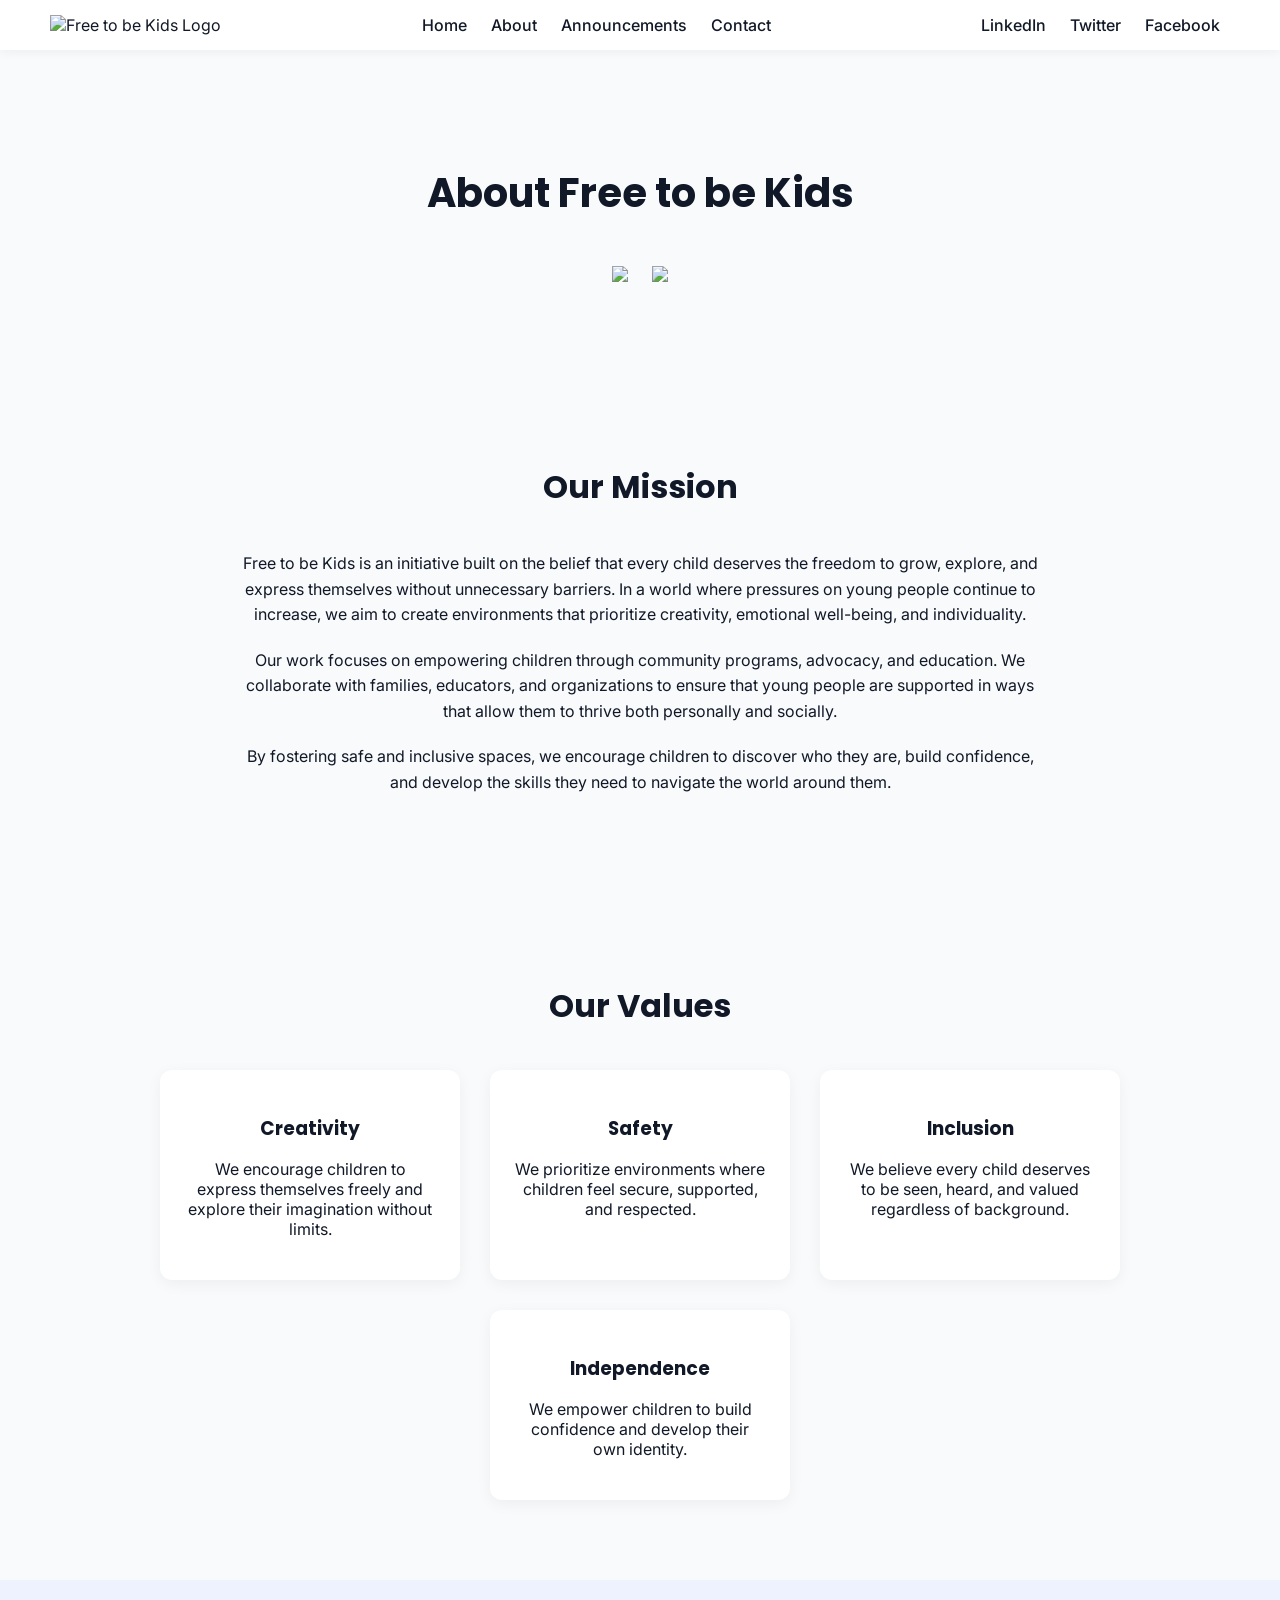
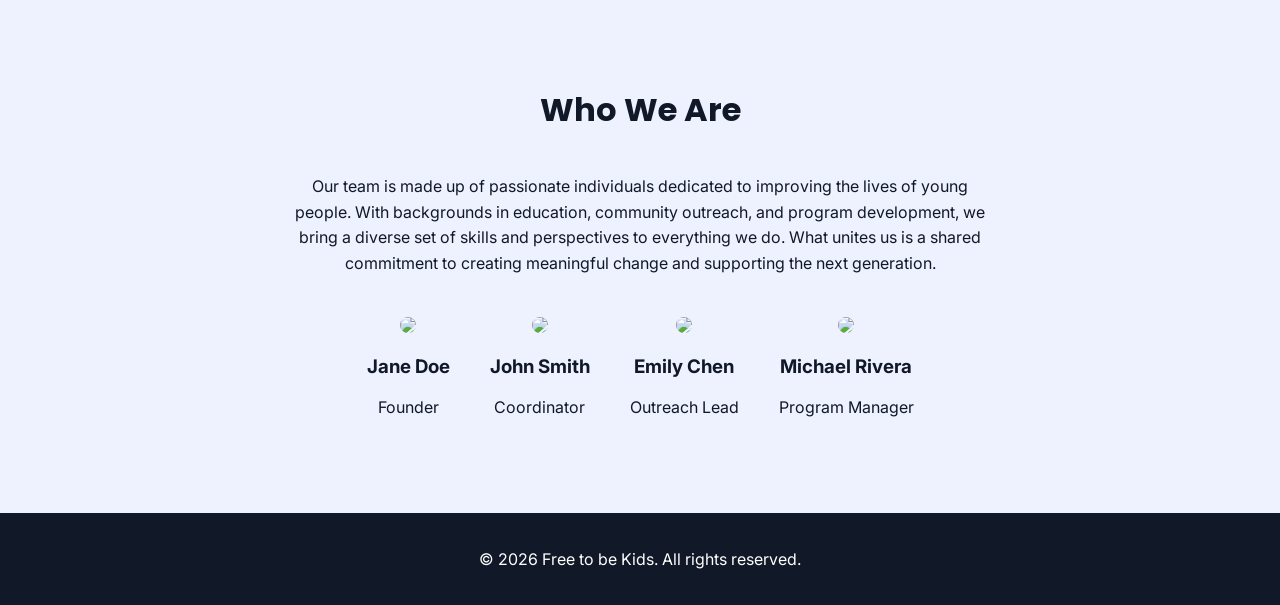
==== about.html @ 79b80c80 "Added the basic website files" ====
<!DOCTYPE html>
<html lang="en">
<head>
    <meta charset="UTF-8">
    <meta name="viewport" content="width=device-width, initial-scale=1.0">
    <title>About | Free to be Kids</title>

    <!-- Fonts -->
    <link href="https://fonts.googleapis.com/css2?family=Poppins:wght@400;600&family=Inter:wght@300;400;500&display=swap" rel="stylesheet">

    <link rel="stylesheet" href="styles.css">
</head>

<body>

<!-- HEADER -->
<header>
    <div class="logo">
        <img src="assets/logo/logo.png" alt="Free to be Kids Logo">
    </div>

    <nav>
        <a href="index.html">Home</a>
        <a href="about.html">About</a>
        <a href="#">Announcements</a>
        <a href="#">Contact</a>
    </nav>

    <div class="socials">
        <a href="#">LinkedIn</a>
        <a href="#">Twitter</a>
        <a href="#">Facebook</a>
    </div>
</header>

<!-- HERO GRAPHICS -->
<section class="about-hero fade-in">
    <h1>About Free to be Kids</h1>

    <div class="hero-images">
        <img src="assets/graphics/hero1.png">
        <img src="assets/graphics/hero2.png">
    </div>
</section>

<!-- LONG DESCRIPTION -->
<section class="about-content fade-in">
    <h2 class="section-title">Our Mission</h2>

    <p>
        Free to be Kids is an initiative built on the belief that every child deserves
        the freedom to grow, explore, and express themselves without unnecessary
        barriers. In a world where pressures on young people continue to increase,
        we aim to create environments that prioritize creativity, emotional well-being,
        and individuality.
    </p>

    <p>
        Our work focuses on empowering children through community programs,
        advocacy, and education. We collaborate with families, educators, and
        organizations to ensure that young people are supported in ways that allow
        them to thrive both personally and socially.
    </p>

    <p>
        By fostering safe and inclusive spaces, we encourage children to discover
        who they are, build confidence, and develop the skills they need to navigate
        the world around them.
    </p>
</section>

<!-- VALUES -->
<section class="values fade-in">
    <h2 class="section-title">Our Values</h2>

    <div class="values-container">
        <div class="value-card">
            <h3>Creativity</h3>
            <p>We encourage children to express themselves freely and explore their imagination without limits.</p>
        </div>

        <div class="value-card">
            <h3>Safety</h3>
            <p>We prioritize environments where children feel secure, supported, and respected.</p>
        </div>

        <div class="value-card">
            <h3>Inclusion</h3>
            <p>We believe every child deserves to be seen, heard, and valued regardless of background.</p>
        </div>

        <div class="value-card">
            <h3>Independence</h3>
            <p>We empower children to build confidence and develop their own identity.</p>
        </div>
    </div>
</section>

<!-- TEAM BLURB -->
<section class="team-about fade-in">
    <h2 class="section-title">Who We Are</h2>

    <p class="team-description">
        Our team is made up of passionate individuals dedicated to improving the
        lives of young people. With backgrounds in education, community outreach,
        and program development, we bring a diverse set of skills and perspectives
        to everything we do. What unites us is a shared commitment to creating
        meaningful change and supporting the next generation.
    </p>

    <div class="team-container">
        <div class="member">
            <img src="assets/team/person1.jpg">
            <h3>Jane Doe</h3>
            <p>Founder</p>
        </div>

        <div class="member">
            <img src="assets/team/person2.jpg">
            <h3>John Smith</h3>
            <p>Coordinator</p>
        </div>

        <div class="member">
            <img src="assets/team/person3.jpg">
            <h3>Emily Chen</h3>
            <p>Outreach Lead</p>
        </div>

        <div class="member">
            <img src="assets/team/person4.jpg">
            <h3>Michael Rivera</h3>
            <p>Program Manager</p>
        </div>
    </div>
</section>

<!-- FOOTER -->
<footer>
    <p>© 2026 Free to be Kids. All rights reserved.</p>
</footer>

<script src="script.js"></script>
</body>
</html>
---- styles.css ----
body {
    margin: 0;
    font-family: 'Inter', sans-serif;
    background: #F9FAFB;
    color: #111827;
}

/* GLOBAL */
.section-title {
    text-align: center;
    font-family: 'Poppins', sans-serif;
    font-size: 2rem;
    margin-bottom: 40px;
}

/* HEADER */
header {
    position: sticky;
    top: 0;
    z-index: 1000;

    display: flex;
    justify-content: space-between;
    align-items: center;
    padding: 15px 50px;
    background: white;
    box-shadow: 0 2px 10px rgba(0,0,0,0.05);
}

.logo img {
    height: 50px;
}

nav a, .socials a {
    margin: 0 10px;
    text-decoration: none;
    color: #111827;
    font-weight: 500;
}

nav a:hover, .socials a:hover {
    color: #2563EB;
}

/* HERO */
.hero {
    text-align: center;
    padding: 80px 20px;
}

.hero h1 {
    font-family: 'Poppins', sans-serif;
    font-size: 3rem;
}

.hero p {
    max-width: 600px;
    margin: 20px auto;
}

.hero-images img {
    width: 250px;
    margin: 10px;
}

/* ABOUT */
.about {
    padding: 60px 20px;
    text-align: center;
}

/* TEAM */
.team {
    padding: 80px 20px;
    background: #EAECF4; /* subtle blue background */
}

.team-container {
    display: flex;
    justify-content: center;
    gap: 40px;
    flex-wrap: wrap;
}

.member {
    text-align: center;
    max-width: 200px;
}

.member img {
    width: 150px;
    border-radius: 50%;
    transition: transform 0.3s;
}

.member:hover img {
    transform: scale(1.05);
}

/* TESTIMONIALS */
.testimonials {
    padding: 60px 20px;
    background: #E5E7EB;
}

.testimonial-container {
    display: flex;
    justify-content: center;
    gap: 30px;
}

.testimonial {
    max-width: 300px;
    background: white;
    padding: 20px;
    border-radius: 10px;
}

/* ABOUT HERO */
.about-hero {
    text-align: center;
    padding: 80px 20px;
}

.about-hero h1 {
    font-family: 'Poppins', sans-serif;
    font-size: 2.5rem;
}

/* ABOUT CONTENT */
.about-content {
    max-width: 800px;
    margin: auto;
    padding: 60px 20px;
    text-align: center;
}

.about-content p {
    margin-bottom: 20px;
    line-height: 1.6;
}

/* TEAM ABOUT */
.team-about {
    padding: 80px 20px;
    background: #EEF2FF;
    text-align: center;
}

.team-description {
    max-width: 700px;
    margin: 0 auto 40px auto;
    line-height: 1.6;
}

/* VALUES */
.values {
    padding: 80px 20px;
    background: #F9FAFB;
    text-align: center;
}

.values-container {
    display: flex;
    justify-content: center;
    gap: 30px;
    flex-wrap: wrap;
}

.value-card {
    background: white;
    padding: 25px;
    border-radius: 12px;
    max-width: 250px;
    box-shadow: 0 4px 15px rgba(0,0,0,0.05);
    transition: transform 0.3s;
}

.value-card:hover {
    transform: translateY(-5px);
}

.value-card h3 {
    font-family: 'Poppins', sans-serif;
    margin-bottom: 10px;
}

/* ANIMATIONS */
.fade-in {
    opacity: 0;
    transform: translateY(30px);
    transition: all 0.8s ease;
}

.fade-in.visible {
    opacity: 1;
    transform: translateY(0);
}

/* FOOTER */
footer {
    text-align: center;
    padding: 20px;
    background: #111827;
    color: white;
}
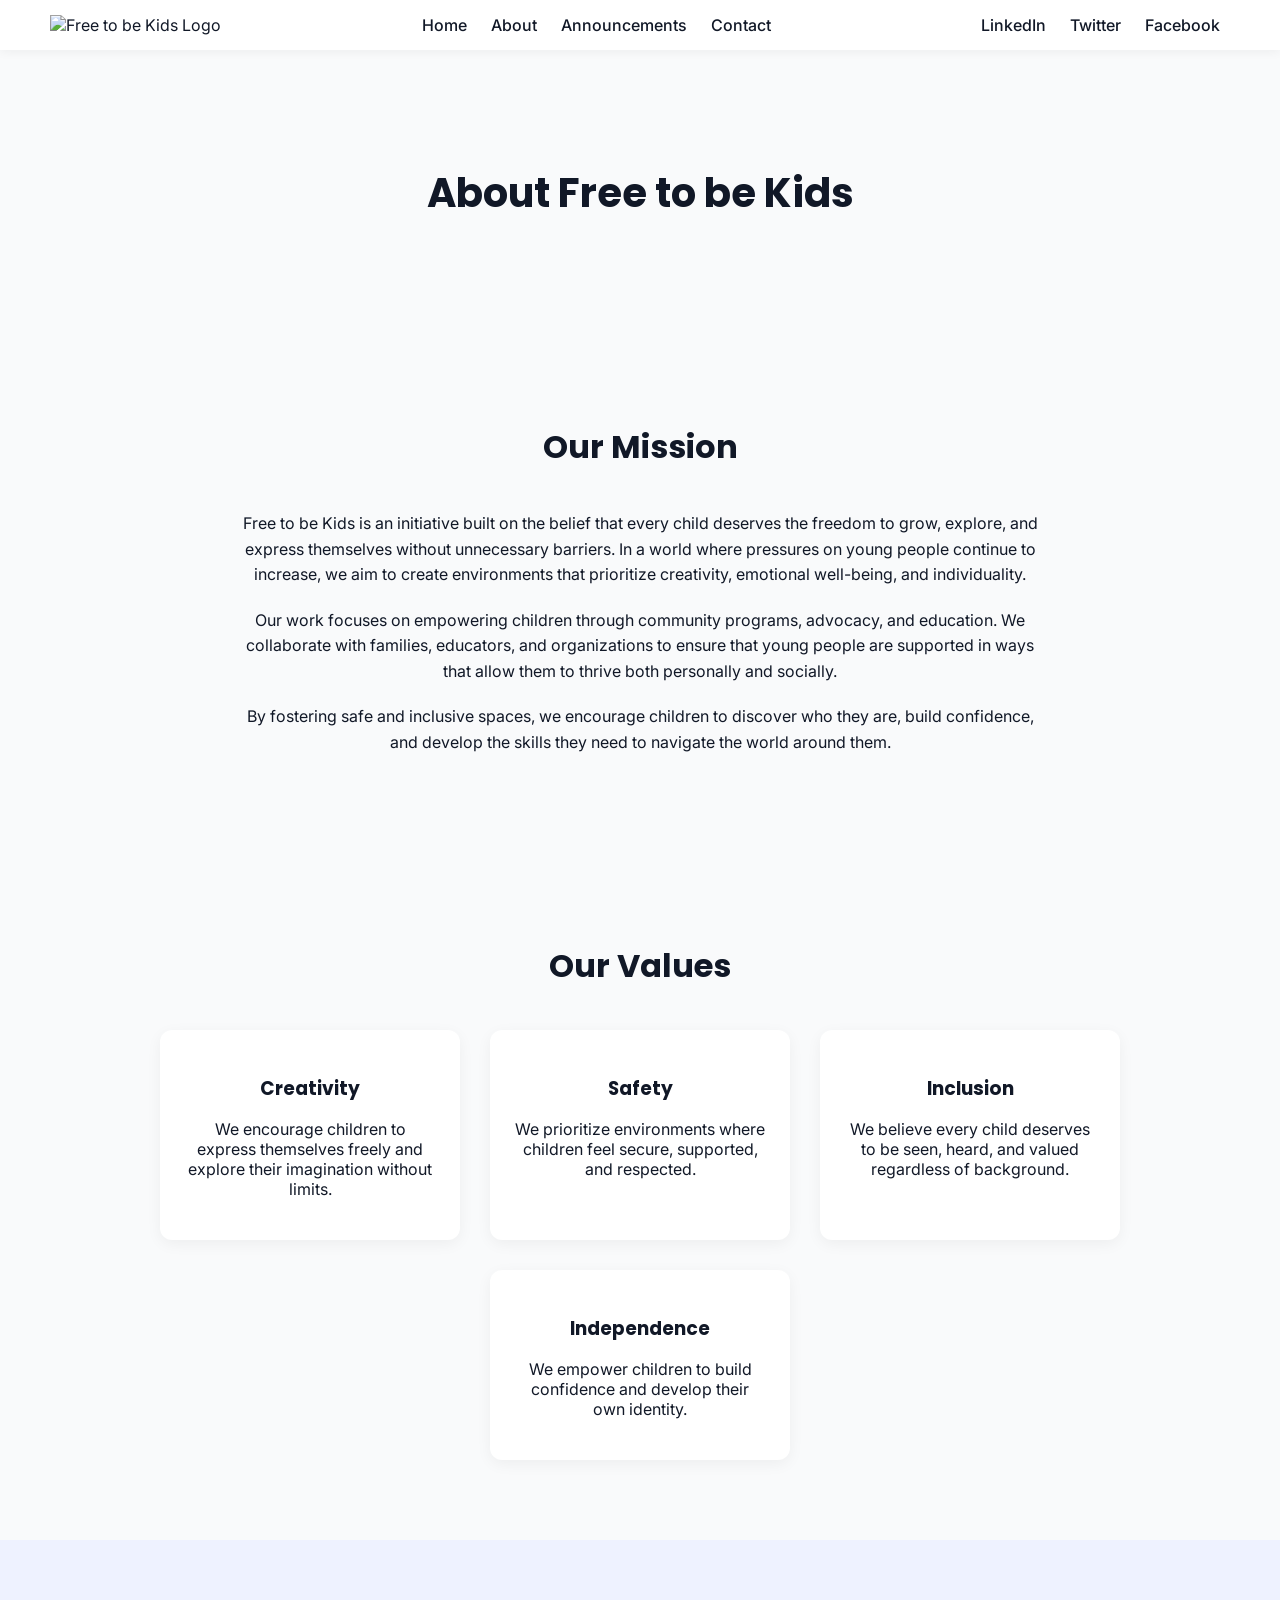
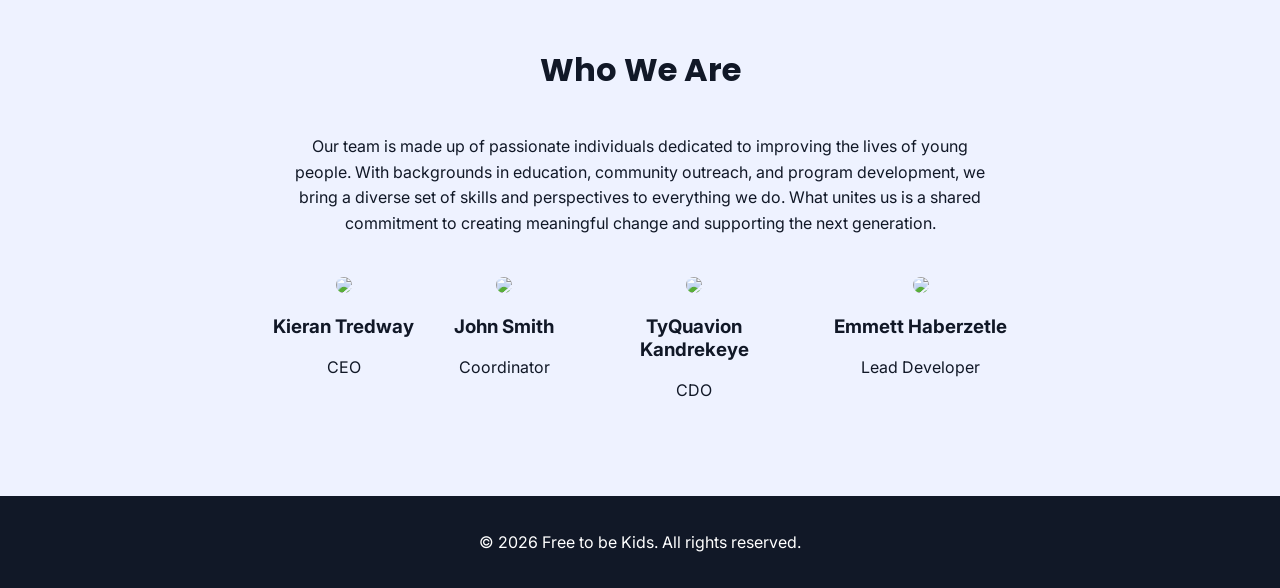
==== commit f2509ae7: "Update team members and navigation links in about.html" ====
--- a/about.html
+++ b/about.html
@@ -16,30 +16,27 @@
 <!-- HEADER -->
 <header>
     <div class="logo">
-        <img src="assets/logo/logo.png" alt="Free to be Kids Logo">
+        <img src="assets/logo/free-to-be-kids-logo.jpg" alt="Free to be Kids Logo">
     </div>
 
     <nav>
         <a href="index.html">Home</a>
         <a href="about.html">About</a>
-        <a href="#">Announcements</a>
-        <a href="#">Contact</a>
+        <a href="announcments.html">Announcements</a>
+        <a href="contact.html">Contact</a>
     </nav>
 
     <div class="socials">
-        <a href="#">LinkedIn</a>
+        <a href="https://www.linkedin.com/company/free-to-be-kids">LinkedIn</a>
         <a href="#">Twitter</a>
         <a href="#">Facebook</a>
     </div>
 </header>
 
-<!-- HERO GRAPHICS -->
+<!-- HERO -->
 <section class="about-hero fade-in">
-    <h1>About Free to be Kids</h1>
-
-    <div class="hero-images">
-        <img src="assets/graphics/hero1.png">
-        <img src="assets/graphics/hero2.png">
+    <div class="about-hero-overlay">
+        <h1>About Free to be Kids</h1>
     </div>
 </section>
 
@@ -110,9 +107,9 @@
 
     <div class="team-container">
         <div class="member">
-            <img src="assets/team/person1.jpg">
-            <h3>Jane Doe</h3>
-            <p>Founder</p>
+            <img src="assets/team/kieran-tredway.jpg">
+            <h3>Kieran Tredway</h3>
+            <p>CEO</p>
         </div>
 
         <div class="member">
@@ -122,15 +119,15 @@
         </div>
 
         <div class="member">
-            <img src="assets/team/person3.jpg">
-            <h3>Emily Chen</h3>
-            <p>Outreach Lead</p>
+            <img src="assets/team/tyquavion-kandrekeye.jpg">
+            <h3>TyQuavion Kandrekeye</h3>
+            <p>CDO</p>
         </div>
 
         <div class="member">
             <img src="assets/team/person4.jpg">
-            <h3>Michael Rivera</h3>
-            <p>Program Manager</p>
+            <h3>Emmett Haberzetle</h3>
+            <p>Lead Developer</p>
         </div>
     </div>
 </section>
@@ -142,4 +139,4 @@
 
 <script src="script.js"></script>
 </body>
-</html>+</html>
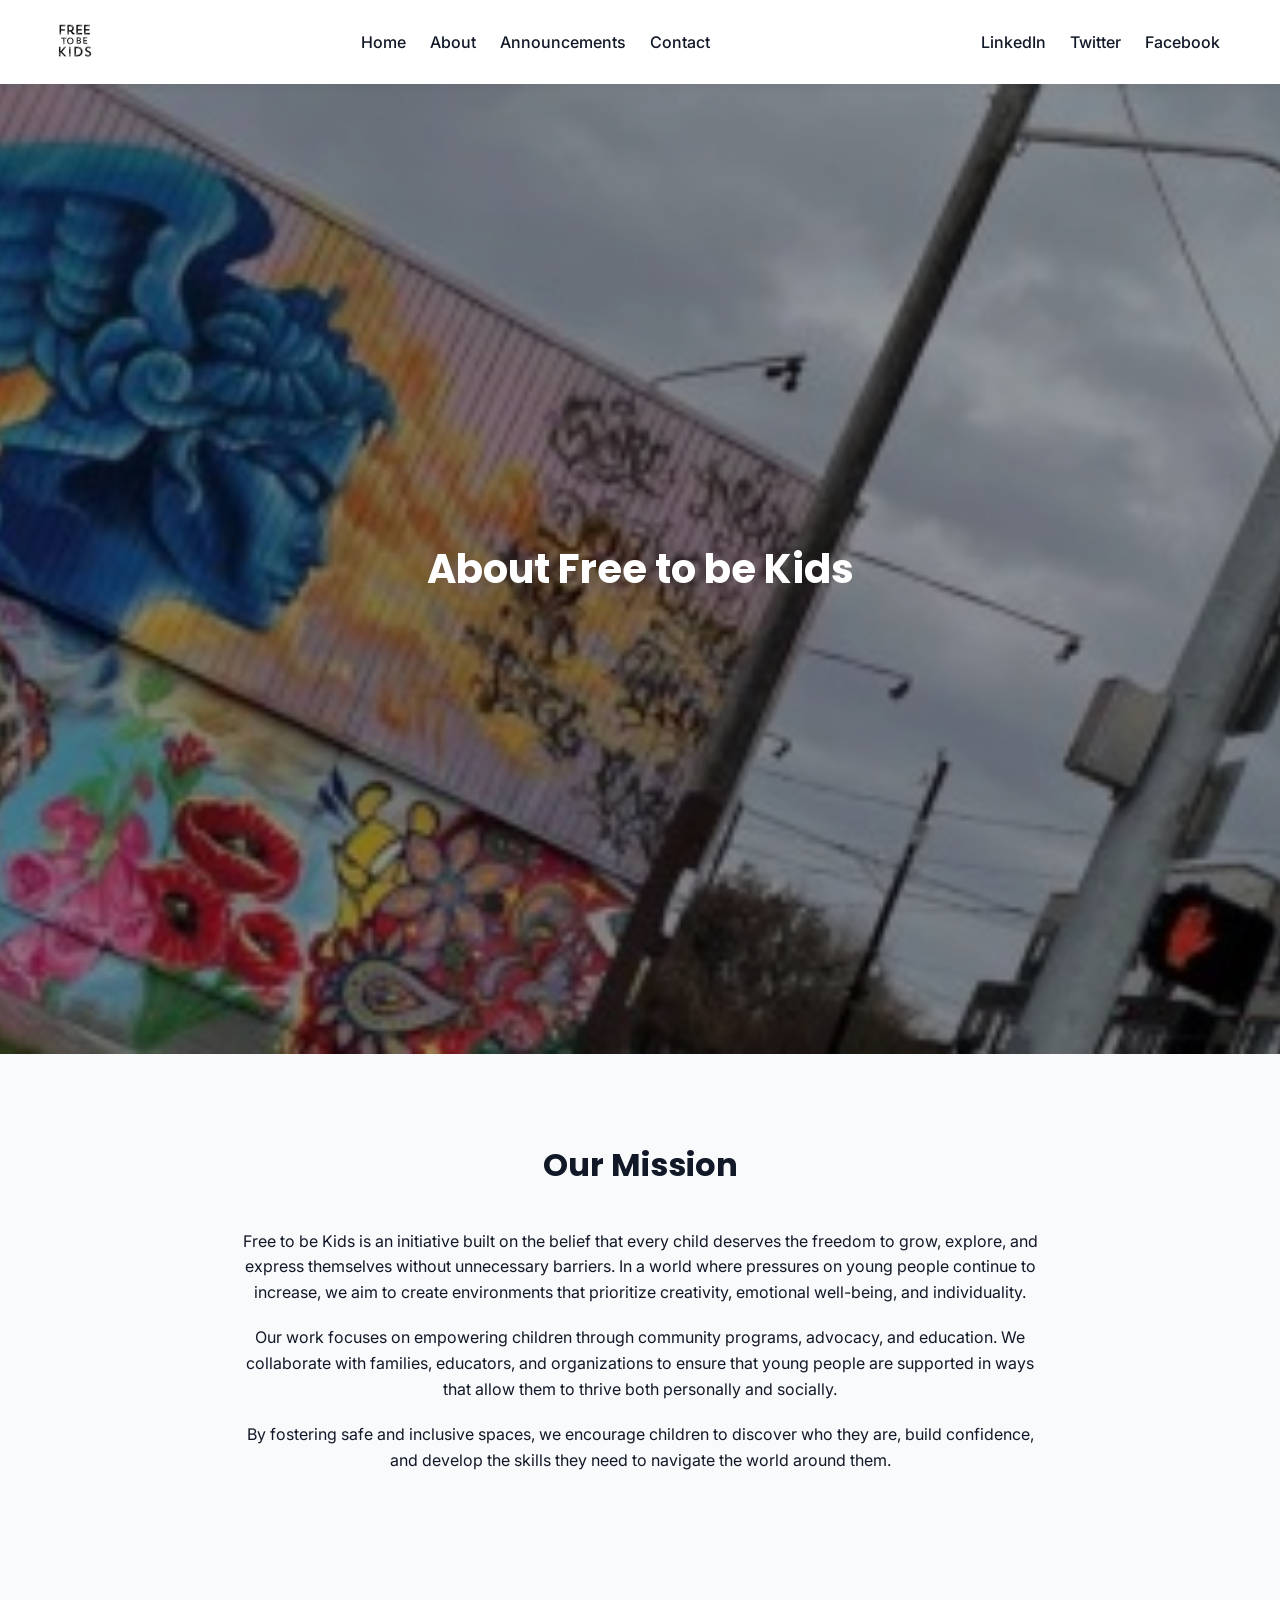
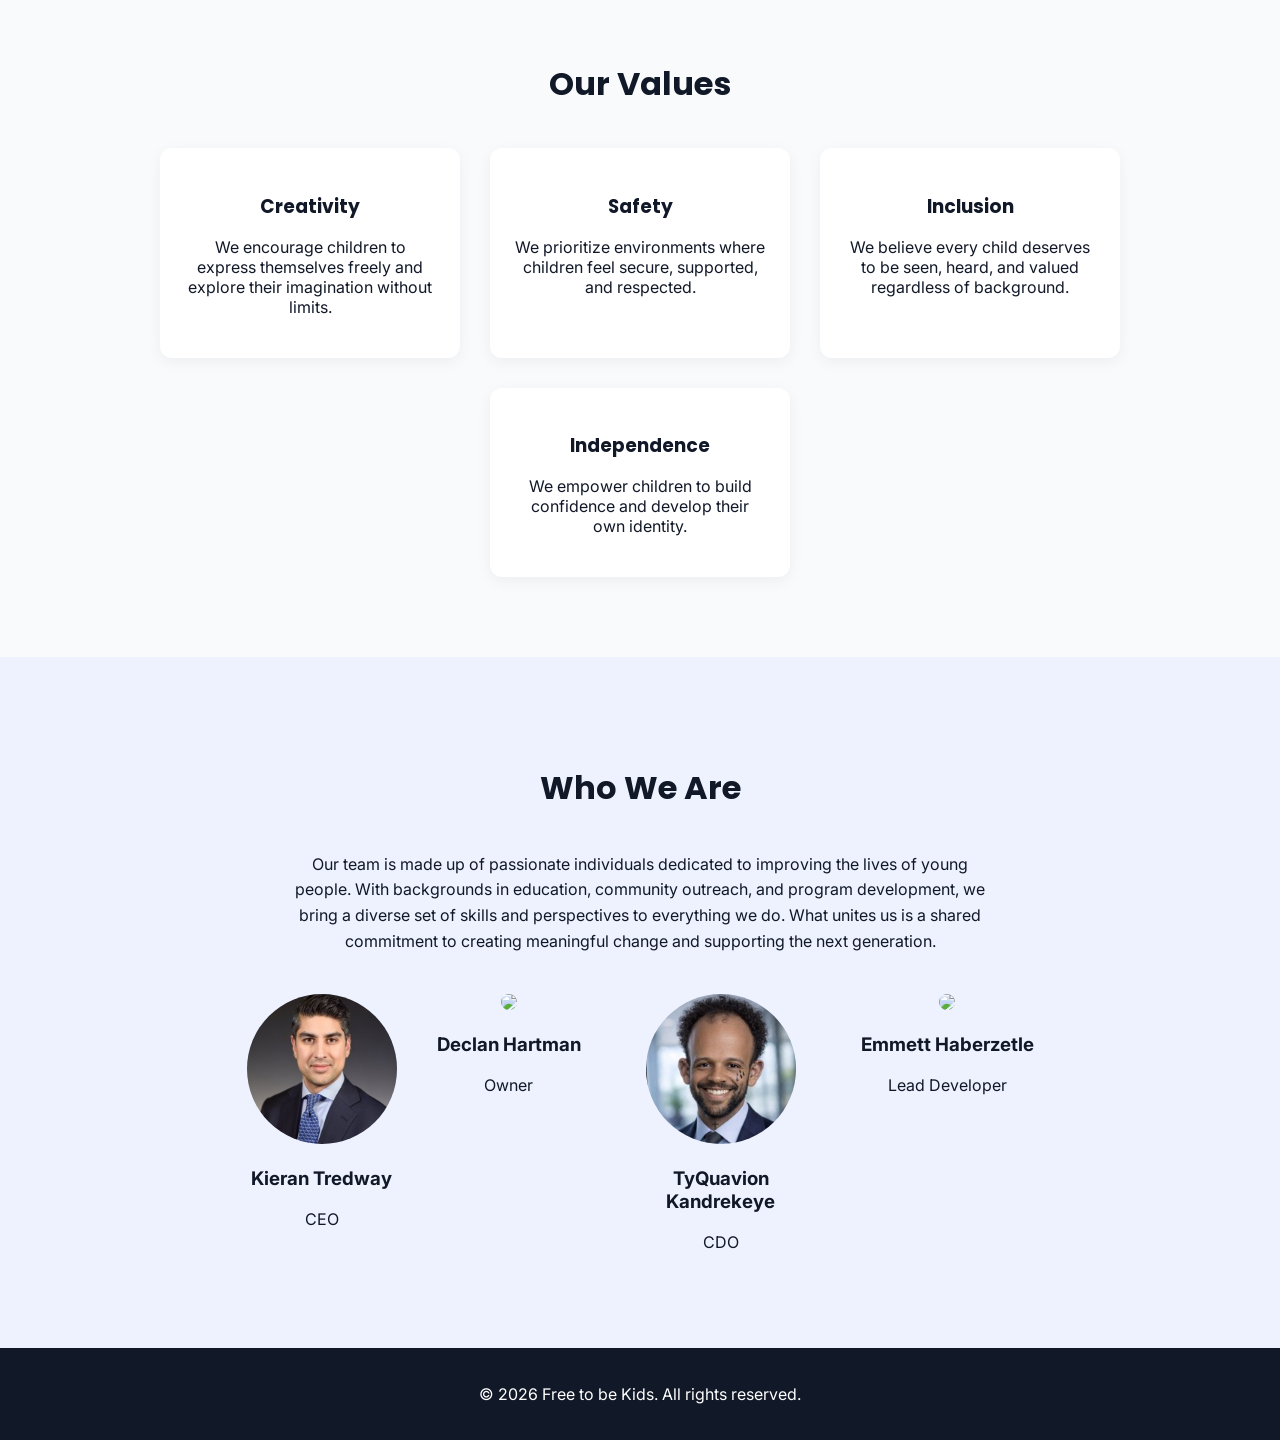
==== commit 9e4fd375: "Update team member details for Declan Hartman" ====
--- a/about.html
+++ b/about.html
@@ -114,8 +114,8 @@
 
         <div class="member">
             <img src="assets/team/person2.jpg">
-            <h3>John Smith</h3>
-            <p>Coordinator</p>
+            <h3>Declan Hartman</h3>
+            <p>Owner</p>
         </div>
 
         <div class="member">
--- a/styles.css
+++ b/styles.css
@@ -44,23 +44,83 @@
 
 /* HERO */
 .hero {
-    text-align: center;
-    padding: 80px 20px;
-}
-
-.hero h1 {
+    position: relative;
+    height: 90vh;
+
+    /* Replace with your image file */
+    background: url('assets/graphics/hero1.jpg') center/cover no-repeat;
+
+    display: flex;
+    align-items: center;
+    justify-content: center;
+    text-align: center;
+}
+
+/* DARK OVERLAY FOR READABILITY */
+.hero::before {
+    content: "";
+    position: absolute;
+    inset: 0;
+    background: rgba(0, 0, 0, 0.4);
+}
+
+/* TEXT CONTAINER */
+.hero-overlay {
+    position: relative;
+    color: white;
+    max-width: 700px;
+    padding: 20px;
+}
+
+/* TITLE */
+.hero-overlay h1 {
     font-family: 'Poppins', sans-serif;
     font-size: 3rem;
-}
-
-.hero p {
-    max-width: 600px;
-    margin: 20px auto;
-}
-
-.hero-images img {
-    width: 250px;
-    margin: 10px;
+    margin: 0;
+}
+
+/* SUBTEXT */
+.hero-overlay p {
+    margin-top: 15px;
+    font-size: 1.1rem;
+    line-height: 1.5;
+}
+
+/* ABOUT HERO */
+.about-hero {
+    position: relative;
+    height: 90vh;
+
+    /* Replace with your image file */
+    background: url('assets/graphics/hero2.jpg') center/cover no-repeat;
+
+    display: flex;
+    align-items: center;
+    justify-content: center;
+    text-align: center;
+}
+
+/* DARK OVERLAY FOR READABILITY */
+.about-hero::before {
+    content: "";
+    position: absolute;
+    inset: 0;
+    background: rgba(0, 0, 0, 0.4);
+}
+
+/* TEXT CONTAINER */
+.about-hero-overlay {
+    position: relative;
+    color: white;
+    max-width: 700px;
+    padding: 20px;
+}
+
+/* TITLE */
+.about-hero-overlay h1 {
+    font-family: 'Poppins', sans-serif;
+    font-size: 3rem;
+    margin: 0;
 }
 
 /* ABOUT */
@@ -185,6 +245,123 @@
     margin-bottom: 10px;
 }
 
+/* TIMELINE */
+.timeline {
+    padding: 80px 20px;
+    background: #EEF2FF;
+    text-align: center;
+}
+
+.timeline-container {
+    max-width: 600px;
+    margin: auto;
+    position: relative;
+}
+
+.timeline-item {
+    margin: 30px 0;
+    padding: 20px;
+    background: white;
+    border-radius: 10px;
+    position: relative;
+}
+
+.year {
+    display: block;
+    font-weight: bold;
+    color: #2563EB;
+    margin-bottom: 10px;
+}
+
+/* ANNOUNCEMENTS */
+.announcements {
+    max-width: 900px;
+    margin: auto;
+    padding: 60px 20px;
+}
+
+/* Individual Announcement */
+.announcement {
+    display: flex;
+    gap: 20px;
+    margin: 40px 0;
+    align-items: center;
+}
+
+.announcement img {
+    width: 200px;
+    border-radius: 10px;
+    object-fit: cover;
+}
+
+.announcement-content h2 {
+    font-family: 'Poppins', sans-serif;
+    margin-bottom: 10px;
+}
+
+/* Divider Line */
+hr {
+    border: none;
+    height: 1px;
+    background: #D1D5DB;
+    margin: 30px 0;
+}
+
+/* CONTACT */
+.contact {
+    padding: 80px 20px;
+    text-align: center;
+    background: #F9FAFB;
+}
+
+.contact-subtext {
+    max-width: 600px;
+    margin: 0 auto 50px auto;
+    color: #4B5563;
+    line-height: 1.6;
+}
+
+/* Contact Cards */
+.contact-page {
+    display: flex;
+    flex-direction: column;
+    min-height: 100vh;
+}
+
+.contact-page .contact {
+    flex: 1;
+}
+
+.contact-container {
+    display: flex;
+    justify-content: center;
+    gap: 30px;
+    flex-wrap: wrap;
+}
+
+.contact-card {
+    background: white;
+    padding: 30px;
+    border-radius: 12px;
+    width: 260px;
+    box-shadow: 0 4px 15px rgba(0,0,0,0.05);
+    transition: transform 0.3s;
+}
+
+.contact-card:hover {
+    transform: translateY(-5px);
+}
+
+.contact-card h3 {
+    font-family: 'Poppins', sans-serif;
+    margin-bottom: 10px;
+    color: #2563EB;
+}
+
+.contact-card p {
+    color: #111827;
+}
+
 /* ANIMATIONS */
 .fade-in {
     opacity: 0;
@@ -203,4 +380,4 @@
     padding: 20px;
     background: #111827;
     color: white;
-}+}
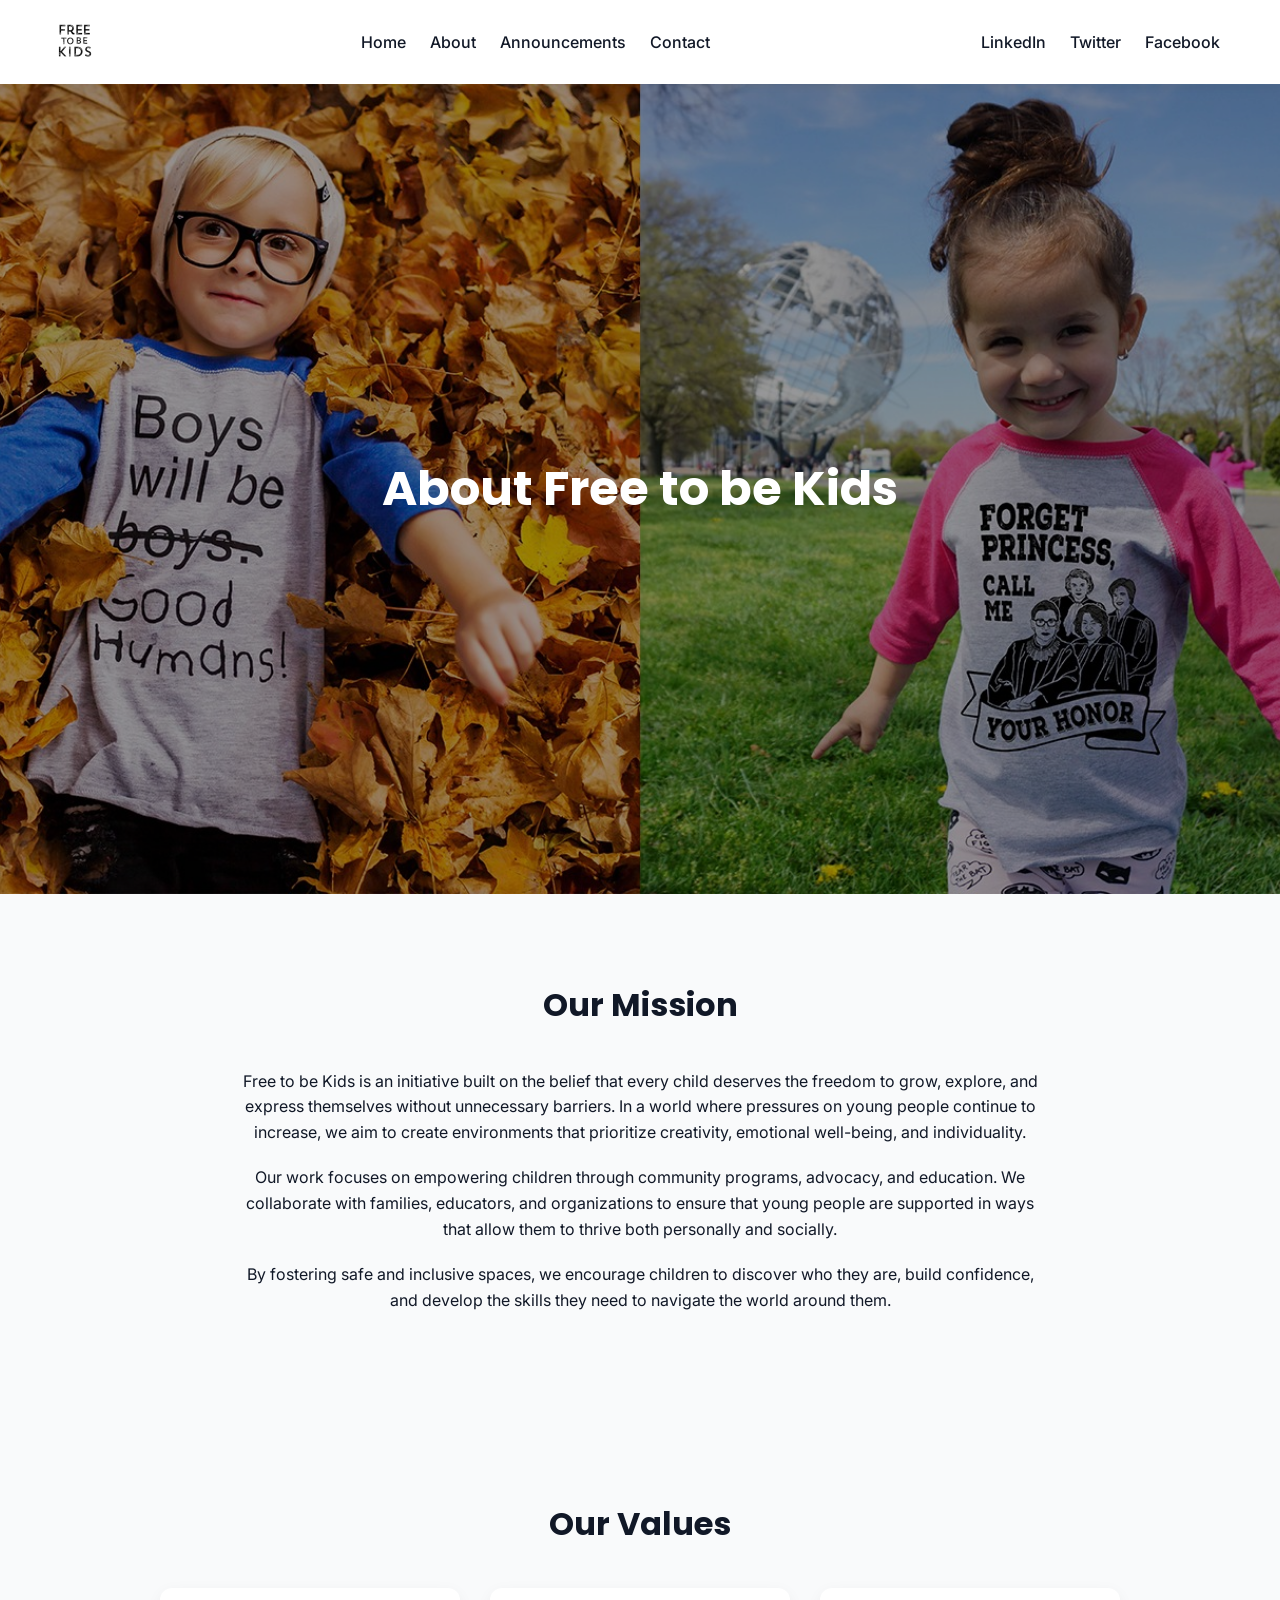
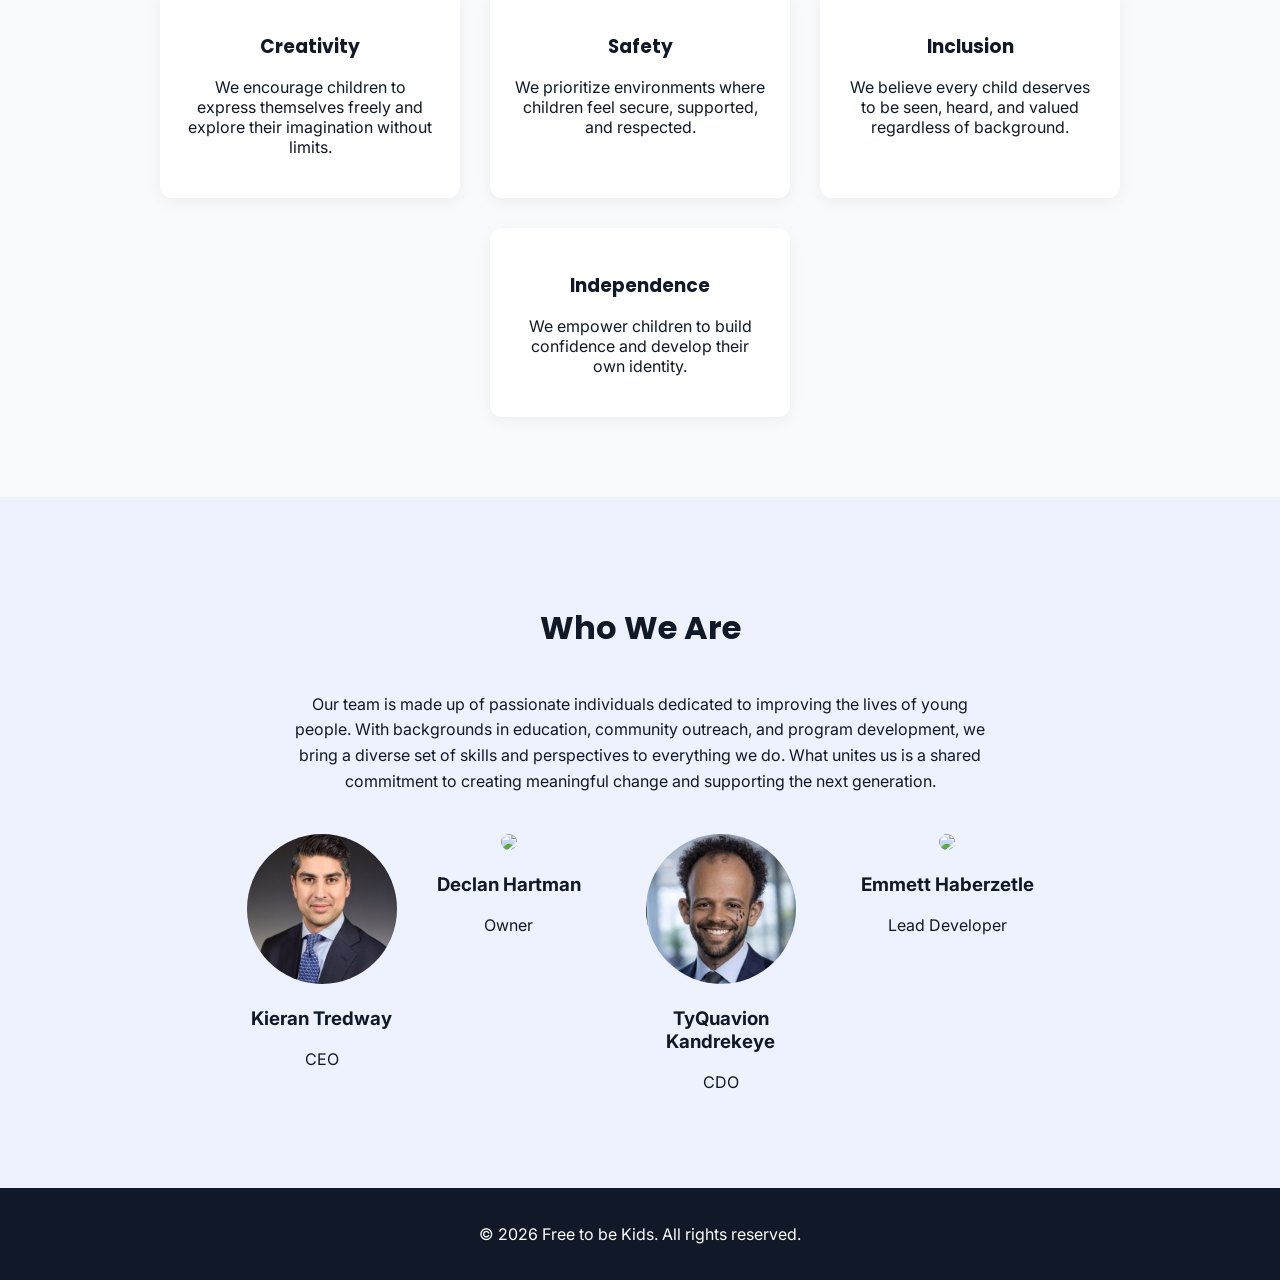
==== commit a80e87d6: "Update the hero on about.html" ====
--- a/about.html
+++ b/about.html
@@ -34,8 +34,10 @@
 </header>
 
 <!-- HERO -->
-<section class="about-hero fade-in">
-    <div class="about-hero-overlay">
+<section class="hero">
+    <div class="hero-bg" style="background-image: url('assets/graphics/hero2.jpg')"></div>
+
+    <div class="hero-overlay">
         <h1>About Free to be Kids</h1>
     </div>
 </section>
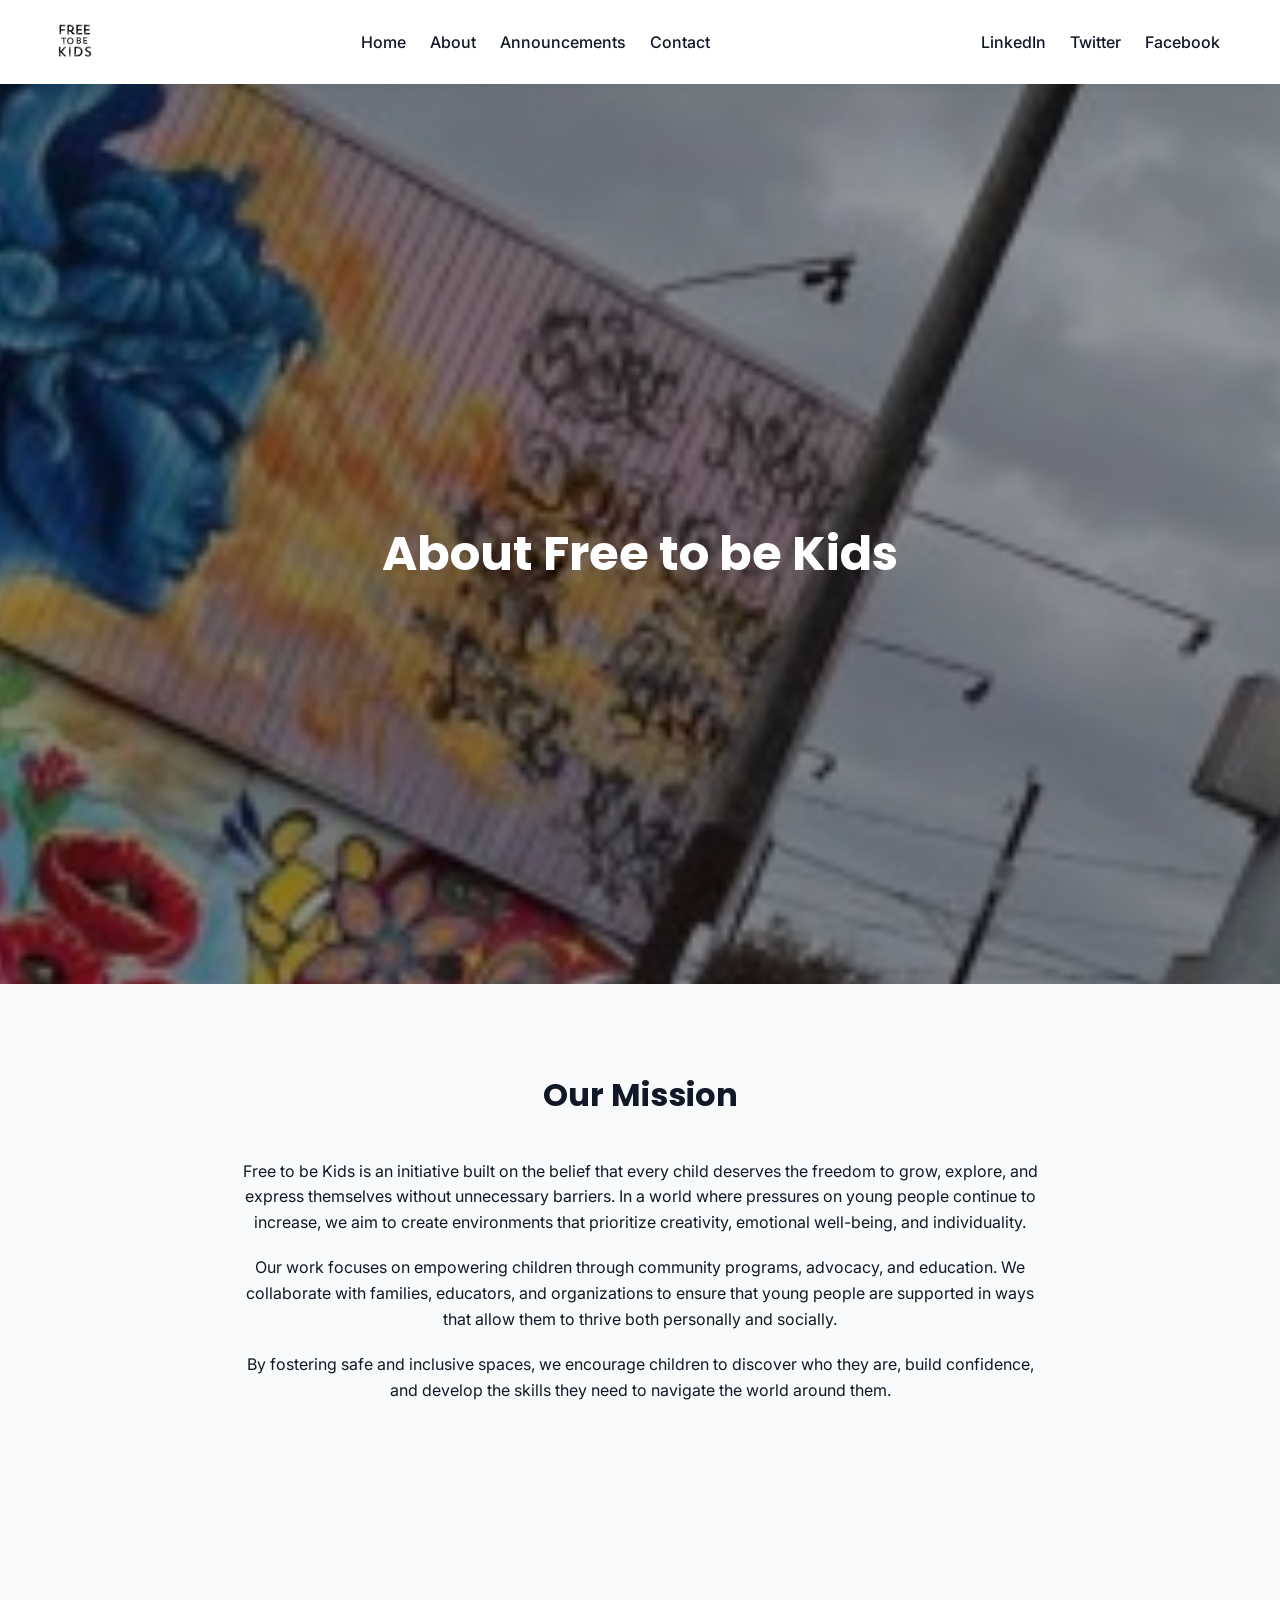
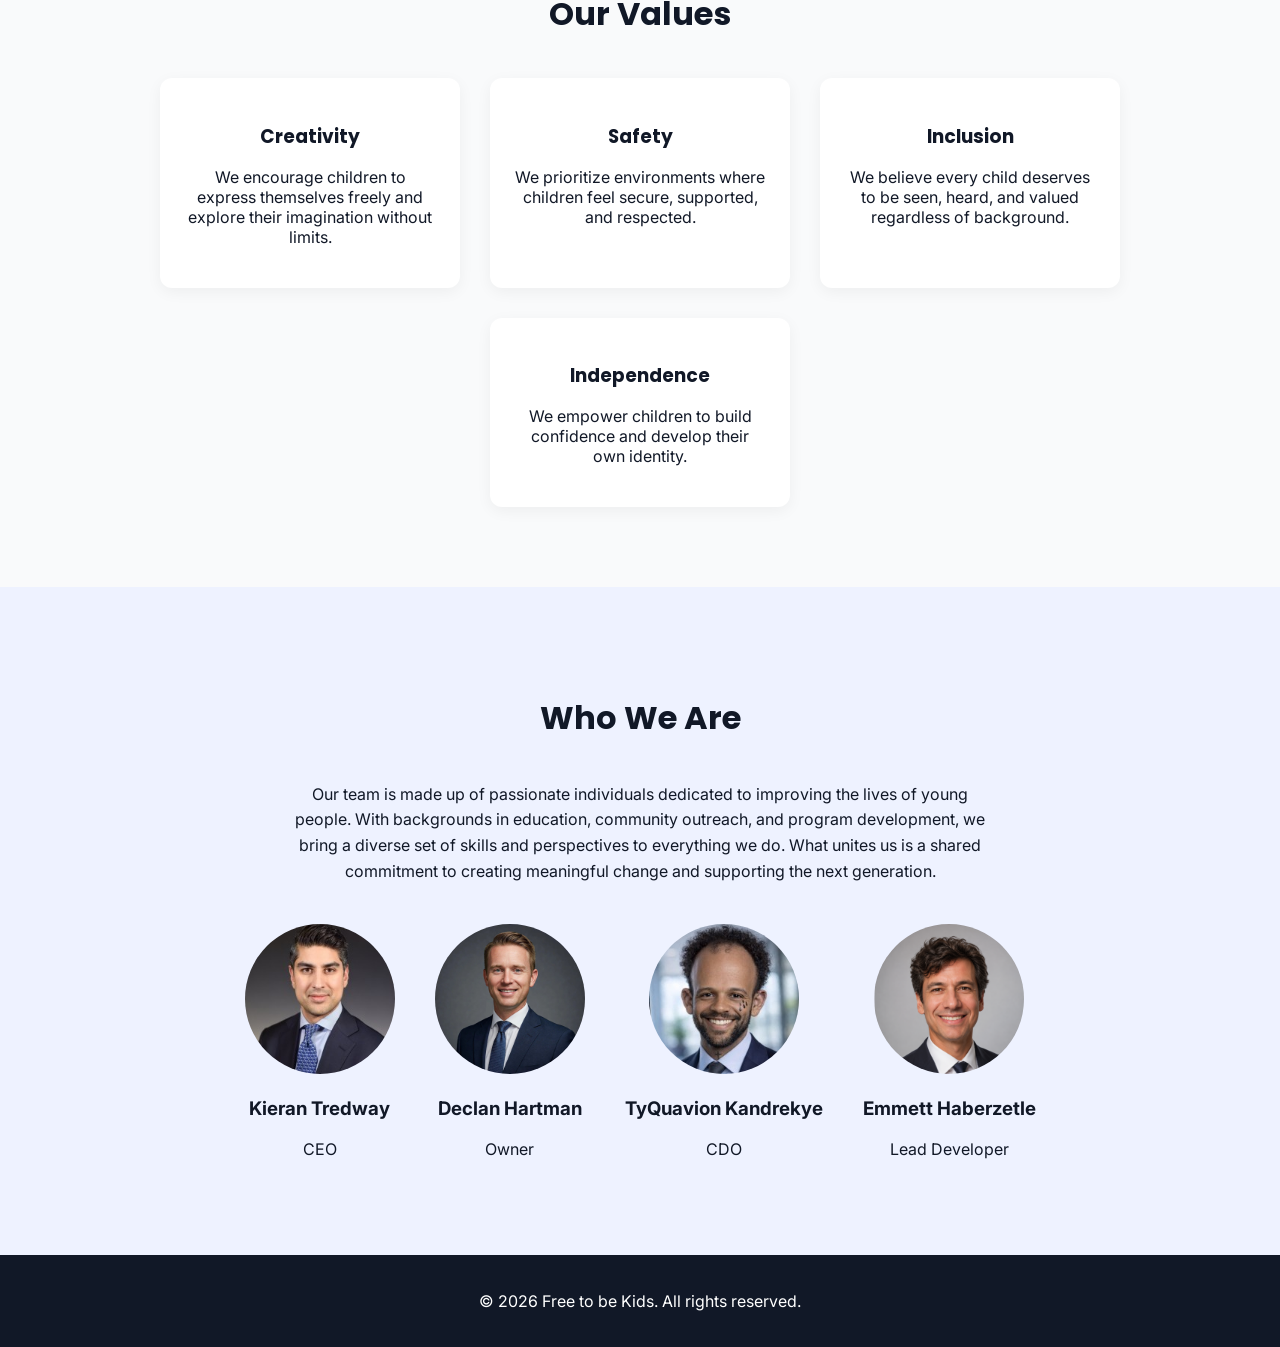
==== commit 10d3f1d0: "Update team member images and names in about.html" ====
--- a/about.html
+++ b/about.html
@@ -115,19 +115,19 @@
         </div>
 
         <div class="member">
-            <img src="assets/team/person2.jpg">
+            <img src="assets/team/declan-hartman.jpg">
             <h3>Declan Hartman</h3>
             <p>Owner</p>
         </div>
 
         <div class="member">
             <img src="assets/team/tyquavion-kandrekeye.jpg">
-            <h3>TyQuavion Kandrekeye</h3>
+            <h3>TyQuavion Kandrekye</h3>
             <p>CDO</p>
         </div>
 
         <div class="member">
-            <img src="assets/team/person4.jpg">
+            <img src="assets/team/emmett-haberzetle.jpg">
             <h3>Emmett Haberzetle</h3>
             <p>Lead Developer</p>
         </div>
--- a/styles.css
+++ b/styles.css
@@ -45,82 +45,58 @@
 /* HERO */
 .hero {
     position: relative;
-    height: 90vh;
-
-    /* Replace with your image file */
-    background: url('assets/graphics/hero1.jpg') center/cover no-repeat;
-
-    display: flex;
-    align-items: center;
-    justify-content: center;
-    text-align: center;
-}
-
-/* DARK OVERLAY FOR READABILITY */
-.hero::before {
+    height: 100vh;
+    overflow: hidden;
+}
+
+/* BACKGROUND LAYER */
+.hero-bg {
+    position: absolute;
+    top: -20%;
+    left: 0;
+    width: 100%;
+    height: 140%;
+
+    background-position: center;
+    background-size: cover;
+    background-repeat: no-repeat;
+
+    z-index: 1;
+}
+
+/* DARK OVERLAY */
+.hero::after {
     content: "";
     position: absolute;
     inset: 0;
-    background: rgba(0, 0, 0, 0.4);
-}
-
-/* TEXT CONTAINER */
+    background: rgba(0,0,0,0.4);
+    z-index: 2;
+}
+
+/* TEXT CONTENT */
 .hero-overlay {
     position: relative;
+    z-index: 3;
+
+    height: 100%;
+    display: flex;
+    flex-direction: column;
+    justify-content: center;
+    align-items: center;
+
+    text-align: center;
     color: white;
-    max-width: 700px;
     padding: 20px;
 }
 
-/* TITLE */
 .hero-overlay h1 {
     font-family: 'Poppins', sans-serif;
     font-size: 3rem;
-    margin: 0;
-}
-
-/* SUBTEXT */
+}
+
 .hero-overlay p {
     margin-top: 15px;
-    font-size: 1.1rem;
-    line-height: 1.5;
-}
-
-/* ABOUT HERO */
-.about-hero {
-    position: relative;
-    height: 90vh;
-
-    /* Replace with your image file */
-    background: url('assets/graphics/hero2.jpg') center/cover no-repeat;
-
-    display: flex;
-    align-items: center;
-    justify-content: center;
-    text-align: center;
-}
-
-/* DARK OVERLAY FOR READABILITY */
-.about-hero::before {
-    content: "";
-    position: absolute;
-    inset: 0;
-    background: rgba(0, 0, 0, 0.4);
-}
-
-/* TEXT CONTAINER */
-.about-hero-overlay {
-    position: relative;
-    color: white;
-    max-width: 700px;
-    padding: 20px;
-}
-
-/* TITLE */
-.about-hero-overlay h1 {
-    font-family: 'Poppins', sans-serif;
-    font-size: 3rem;
-    margin: 0;
+    max-width: 600px;
 }
 
 /* ABOUT */
